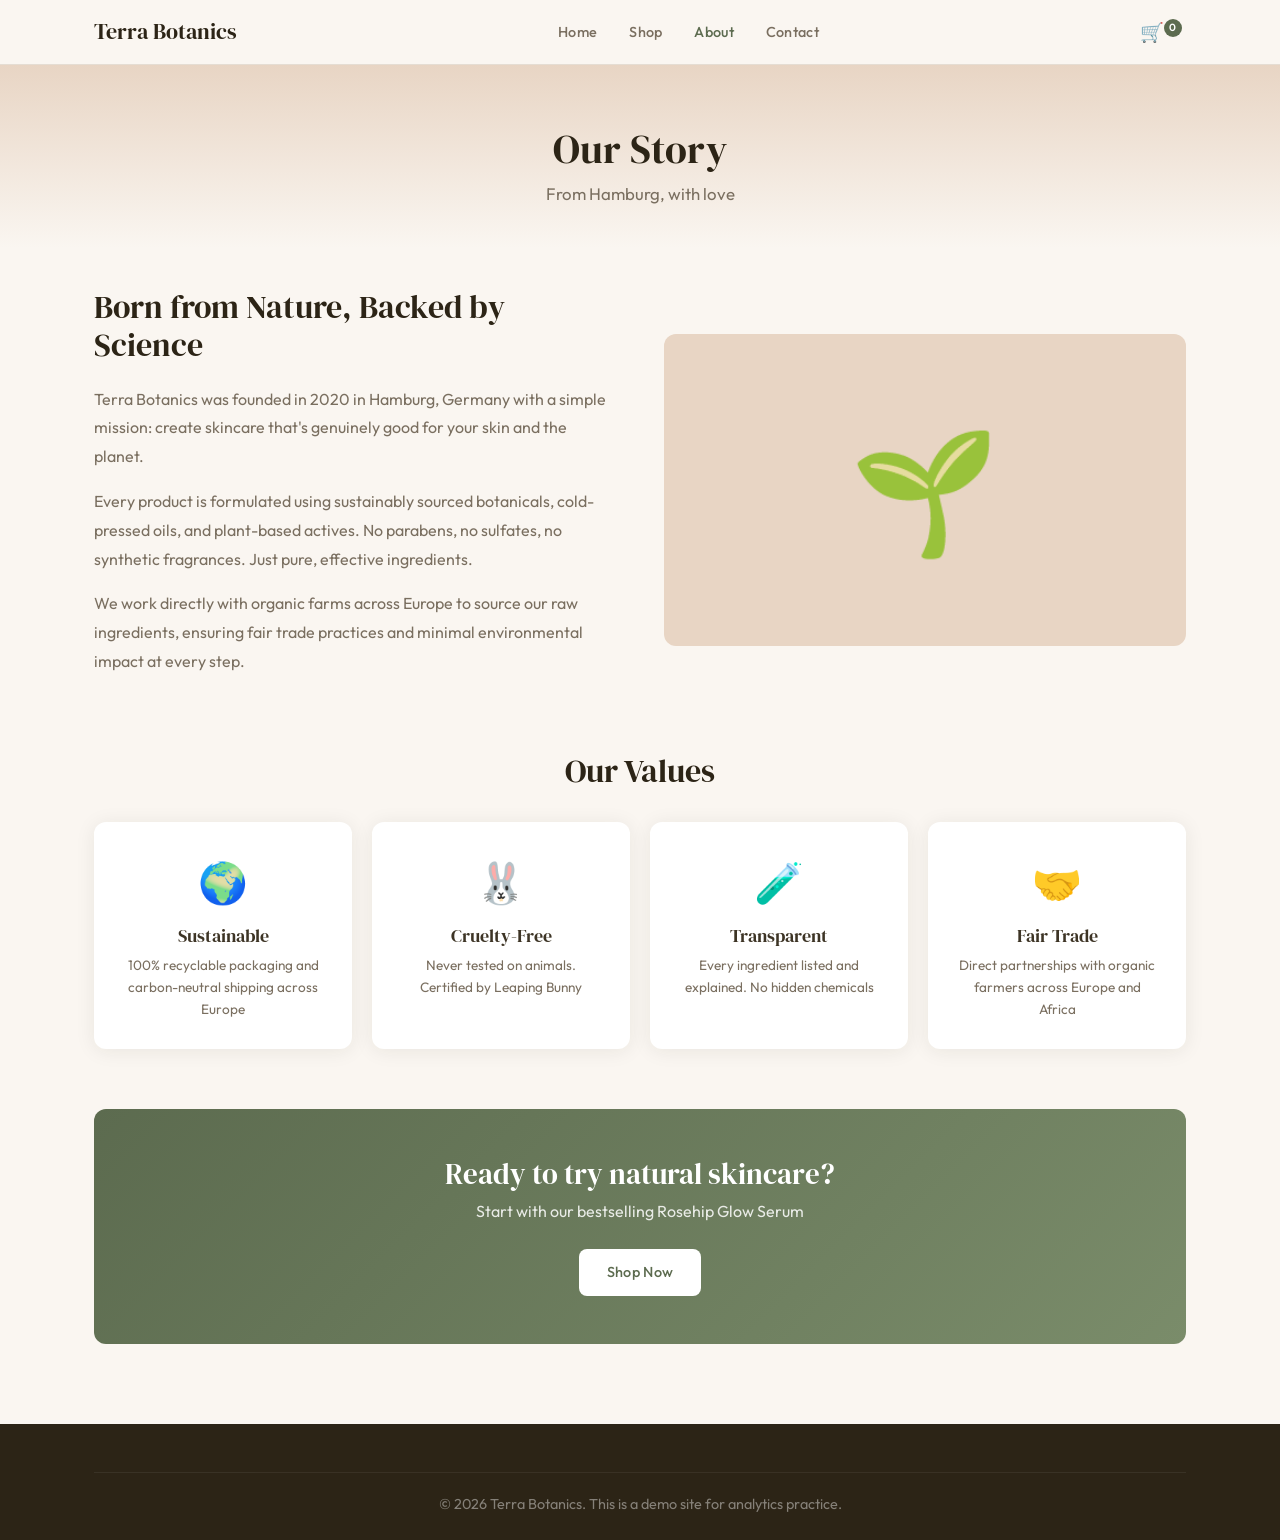
==== about.html @ bfbdcdd6 "Add files via upload" ====
<!DOCTYPE html>
<html lang="en">
<head>
    <meta charset="UTF-8">
    <meta name="viewport" content="width=device-width, initial-scale=1.0">
    <title>About — Terra Botanics</title>
    <link rel="preconnect" href="https://fonts.googleapis.com">
    <link href="https://fonts.googleapis.com/css2?family=DM+Serif+Display&family=Outfit:wght@300;400;500;600&display=swap" rel="stylesheet">
    <link rel="stylesheet" href="style.css">
</head>
<body>
    <nav class="navbar">
        <div class="nav-container">
            <a href="index.html" class="logo">Terra Botanics</a>
            <ul class="nav-links">
                <li><a href="index.html">Home</a></li>
                <li><a href="products.html">Shop</a></li>
                <li><a href="about.html" class="active">About</a></li>
                <li><a href="contact.html">Contact</a></li>
            </ul>
            <div class="nav-actions">
                <a href="cart.html" class="cart-icon" id="cart-link">
                    🛒 <span class="cart-count" id="cart-count">0</span>
                </a>
            </div>
        </div>
    </nav>

    <section class="page-header">
        <h1>Our Story</h1>
        <p>From Hamburg, with love</p>
    </section>

    <section class="about-content">
        <div class="container">
            <div class="about-grid">
                <div class="about-text">
                    <h2>Born from Nature, Backed by Science</h2>
                    <p>Terra Botanics was founded in 2020 in Hamburg, Germany with a simple mission: create skincare that's genuinely good for your skin and the planet.</p>
                    <p>Every product is formulated using sustainably sourced botanicals, cold-pressed oils, and plant-based actives. No parabens, no sulfates, no synthetic fragrances. Just pure, effective ingredients.</p>
                    <p>We work directly with organic farms across Europe to source our raw ingredients, ensuring fair trade practices and minimal environmental impact at every step.</p>
                </div>
                <div class="about-image">
                    <div class="about-visual">🌱</div>
                </div>
            </div>

            <div class="values-section">
                <h2 class="section-title">Our Values</h2>
                <div class="values-grid">
                    <div class="value-card">
                        <div class="value-icon">🌍</div>
                        <h3>Sustainable</h3>
                        <p>100% recyclable packaging and carbon-neutral shipping across Europe</p>
                    </div>
                    <div class="value-card">
                        <div class="value-icon">🐰</div>
                        <h3>Cruelty-Free</h3>
                        <p>Never tested on animals. Certified by Leaping Bunny</p>
                    </div>
                    <div class="value-card">
                        <div class="value-icon">🧪</div>
                        <h3>Transparent</h3>
                        <p>Every ingredient listed and explained. No hidden chemicals</p>
                    </div>
                    <div class="value-card">
                        <div class="value-icon">🤝</div>
                        <h3>Fair Trade</h3>
                        <p>Direct partnerships with organic farmers across Europe and Africa</p>
                    </div>
                </div>
            </div>

            <div class="cta-banner">
                <h2>Ready to try natural skincare?</h2>
                <p>Start with our bestselling Rosehip Glow Serum</p>
                <a href="products.html" class="btn btn-primary" id="about-shop-btn">Shop Now</a>
            </div>
        </div>
    </section>

    <footer class="footer">
        <div class="container">
            <div class="footer-bottom">
                <p>© 2026 Terra Botanics. This is a demo site for analytics practice.</p>
            </div>
        </div>
    </footer>

    <div class="toast" id="toast">Added to cart!</div>
    <script src="script.js"></script>
</body>
</html>
---- style.css ----
/* ============================================
   TERRA BOTANICS — Stylesheet
   Warm botanical e-commerce aesthetic
   ============================================ */

:root {
    --cream: #faf6f1;
    --dark: #2c2416;
    --olive: #5c6b4f;
    --olive-light: #7a8c6a;
    --warm: #c8a87c;
    --warm-light: #e8d5c4;
    --accent: #9b6b4a;
    --text: #3d3425;
    --text-light: #7a6f60;
    --white: #ffffff;
    --border: #e5ddd3;
    --shadow: 0 2px 20px rgba(44, 36, 22, 0.08);
    --shadow-hover: 0 8px 30px rgba(44, 36, 22, 0.12);
    --radius: 12px;
    --radius-sm: 8px;
}

* {
    margin: 0;
    padding: 0;
    box-sizing: border-box;
}

body {
    font-family: 'Outfit', sans-serif;
    background: var(--cream);
    color: var(--text);
    line-height: 1.6;
    font-weight: 400;
}

h1, h2, h3, h4 {
    font-family: 'DM Serif Display', serif;
    font-weight: 400;
    line-height: 1.2;
}

.container {
    max-width: 1140px;
    margin: 0 auto;
    padding: 0 24px;
}

a { color: inherit; text-decoration: none; }

/* ---- NAV ---- */
.navbar {
    position: sticky;
    top: 0;
    z-index: 100;
    background: rgba(250, 246, 241, 0.92);
    backdrop-filter: blur(12px);
    border-bottom: 1px solid var(--border);
}

.nav-container {
    max-width: 1140px;
    margin: 0 auto;
    padding: 0 24px;
    display: flex;
    align-items: center;
    justify-content: space-between;
    height: 64px;
}

.logo {
    font-family: 'DM Serif Display', serif;
    font-size: 1.4rem;
    color: var(--dark);
}

.nav-links {
    display: flex;
    list-style: none;
    gap: 32px;
}

.nav-links a {
    font-size: 0.9rem;
    font-weight: 500;
    color: var(--text-light);
    transition: color 0.2s;
    letter-spacing: 0.02em;
}

.nav-links a:hover, .nav-links a.active {
    color: var(--olive);
}

.cart-icon {
    position: relative;
    font-size: 1.2rem;
    cursor: pointer;
}

.cart-count {
    background: var(--olive);
    color: white;
    font-size: 0.65rem;
    font-weight: 600;
    width: 18px;
    height: 18px;
    border-radius: 50%;
    display: inline-flex;
    align-items: center;
    justify-content: center;
    position: relative;
    top: -8px;
    left: -4px;
}

/* ---- BUTTONS ---- */
.btn {
    display: inline-block;
    padding: 12px 28px;
    border-radius: var(--radius-sm);
    font-family: 'Outfit', sans-serif;
    font-size: 0.9rem;
    font-weight: 500;
    cursor: pointer;
    transition: all 0.25s ease;
    border: none;
    letter-spacing: 0.02em;
}

.btn-primary {
    background: var(--olive);
    color: white;
}

.btn-primary:hover {
    background: var(--olive-light);
    transform: translateY(-1px);
}

.btn-secondary {
    background: transparent;
    color: var(--olive);
    border: 1.5px solid var(--olive);
}

.btn-secondary:hover {
    background: var(--olive);
    color: white;
}

.btn-full { width: 100%; text-align: center; }

.btn-add-cart {
    background: var(--olive);
    color: white;
    border: none;
    padding: 8px 16px;
    border-radius: var(--radius-sm);
    font-family: 'Outfit', sans-serif;
    font-size: 0.8rem;
    font-weight: 500;
    cursor: pointer;
    transition: all 0.2s;
}

.btn-add-cart:hover {
    background: var(--olive-light);
}

/* ---- HERO ---- */
.hero {
    min-height: 80vh;
    display: flex;
    align-items: center;
    justify-content: center;
    text-align: center;
    background: linear-gradient(160deg, var(--cream) 0%, var(--warm-light) 50%, #d4c8b0 100%);
    padding: 80px 24px;
    position: relative;
    overflow: hidden;
}

.hero::before {
    content: '🌿';
    position: absolute;
    font-size: 200px;
    opacity: 0.06;
    top: 10%;
    right: 5%;
    transform: rotate(25deg);
}

.hero-tag {
    text-transform: uppercase;
    letter-spacing: 0.2em;
    font-size: 0.8rem;
    font-weight: 600;
    color: var(--olive);
    margin-bottom: 16px;
}

.hero h1 {
    font-size: clamp(2.5rem, 6vw, 4.5rem);
    color: var(--dark);
    margin-bottom: 20px;
}

.hero-desc {
    font-size: 1.1rem;
    color: var(--text-light);
    max-width: 520px;
    margin: 0 auto 32px;
    line-height: 1.7;
}

.hero-buttons {
    display: flex;
    gap: 16px;
    justify-content: center;
    flex-wrap: wrap;
}

/* ---- PAGE HEADER ---- */
.page-header {
    text-align: center;
    padding: 60px 24px 40px;
    background: linear-gradient(180deg, var(--warm-light) 0%, var(--cream) 100%);
}

.page-header h1 {
    font-size: 2.5rem;
    color: var(--dark);
    margin-bottom: 8px;
}

.page-header p {
    color: var(--text-light);
    font-size: 1.05rem;
}

/* ---- SECTION TITLES ---- */
.section-title {
    text-align: center;
    font-size: 2rem;
    color: var(--dark);
    margin-bottom: 8px;
}

.section-subtitle {
    text-align: center;
    color: var(--text-light);
    margin-bottom: 40px;
}

.section-cta {
    text-align: center;
    margin-top: 40px;
}

/* ---- PRODUCT GRID ---- */
.featured, .products-page {
    padding: 60px 0;
}

.product-grid {
    display: grid;
    grid-template-columns: repeat(auto-fill, minmax(250px, 1fr));
    gap: 24px;
}

.product-card {
    background: var(--white);
    border-radius: var(--radius);
    overflow: hidden;
    box-shadow: var(--shadow);
    transition: all 0.3s ease;
}

.product-card:hover {
    transform: translateY(-4px);
    box-shadow: var(--shadow-hover);
}

.product-image {
    height: 220px;
    display: flex;
    align-items: center;
    justify-content: center;
    position: relative;
}

.product-emoji {
    font-size: 64px;
}

.product-badge {
    position: absolute;
    top: 12px;
    left: 12px;
    background: var(--olive);
    color: white;
    padding: 4px 12px;
    border-radius: 20px;
    font-size: 0.7rem;
    font-weight: 600;
    text-transform: uppercase;
    letter-spacing: 0.05em;
}

.product-info {
    padding: 20px;
}

.product-info h3 {
    font-size: 1.1rem;
    margin-bottom: 4px;
    color: var(--dark);
}

.product-desc {
    color: var(--text-light);
    font-size: 0.85rem;
    margin-bottom: 16px;
}

.product-bottom {
    display: flex;
    justify-content: space-between;
    align-items: center;
}

.product-price {
    font-weight: 600;
    font-size: 1.1rem;
    color: var(--accent);
}

/* ---- FILTER BAR ---- */
.filter-section {
    padding: 0 0 20px;
}

.filter-section .container {
    display: flex;
    justify-content: space-between;
    align-items: center;
    flex-wrap: wrap;
    gap: 16px;
}

.filter-bar {
    display: flex;
    gap: 8px;
    flex-wrap: wrap;
}

.filter-btn {
    padding: 8px 20px;
    border: 1.5px solid var(--border);
    background: var(--white);
    border-radius: 24px;
    cursor: pointer;
    font-family: 'Outfit', sans-serif;
    font-size: 0.85rem;
    font-weight: 500;
    color: var(--text-light);
    transition: all 0.2s;
}

.filter-btn:hover, .filter-btn.active {
    background: var(--olive);
    color: white;
    border-color: var(--olive);
}

.sort-bar {
    display: flex;
    align-items: center;
    gap: 8px;
    font-size: 0.85rem;
    color: var(--text-light);
}

.sort-bar select {
    padding: 8px 12px;
    border: 1.5px solid var(--border);
    border-radius: var(--radius-sm);
    font-family: 'Outfit', sans-serif;
    font-size: 0.85rem;
    background: var(--white);
    color: var(--text);
    cursor: pointer;
}

/* ---- NEWSLETTER ---- */
.newsletter {
    background: var(--olive);
    color: white;
    text-align: center;
    padding: 60px 24px;
}

.newsletter h2 {
    font-size: 2rem;
    margin-bottom: 8px;
}

.newsletter p {
    opacity: 0.85;
    margin-bottom: 24px;
}

.newsletter-form {
    display: flex;
    gap: 12px;
    max-width: 460px;
    margin: 0 auto;
    flex-wrap: wrap;
    justify-content: center;
}

.newsletter-form input {
    flex: 1;
    min-width: 200px;
    padding: 12px 16px;
    border: none;
    border-radius: var(--radius-sm);
    font-family: 'Outfit', sans-serif;
    font-size: 0.9rem;
}

.newsletter-form .btn {
    background: var(--dark);
    color: white;
}

.newsletter-form .btn:hover {
    background: var(--accent);
}

/* ---- CART ---- */
.cart-section { padding: 40px 0 80px; }

.cart-layout {
    display: grid;
    grid-template-columns: 1fr 360px;
    gap: 40px;
    align-items: start;
}

.cart-item {
    display: flex;
    justify-content: space-between;
    align-items: center;
    padding: 20px;
    background: var(--white);
    border-radius: var(--radius);
    margin-bottom: 12px;
    box-shadow: var(--shadow);
}

.cart-item h4 { font-size: 1rem; margin-bottom: 4px; }
.cart-item-price { color: var(--accent); font-weight: 600; }

.cart-item-actions {
    display: flex;
    align-items: center;
    gap: 16px;
}

.qty-control {
    display: flex;
    align-items: center;
    gap: 12px;
    background: var(--cream);
    border-radius: var(--radius-sm);
    padding: 4px 8px;
}

.qty-control button {
    background: none;
    border: none;
    font-size: 1.1rem;
    cursor: pointer;
    color: var(--text);
    padding: 2px 6px;
}

.qty-control span { font-weight: 600; min-width: 20px; text-align: center; }

.remove-btn {
    background: none;
    border: none;
    color: #c0392b;
    font-family: 'Outfit', sans-serif;
    font-size: 0.8rem;
    cursor: pointer;
}

.cart-summary {
    background: var(--white);
    border-radius: var(--radius);
    padding: 28px;
    box-shadow: var(--shadow);
    position: sticky;
    top: 88px;
}

.cart-summary h3 {
    font-size: 1.3rem;
    margin-bottom: 20px;
    color: var(--dark);
}

.summary-row {
    display: flex;
    justify-content: space-between;
    padding: 10px 0;
    font-size: 0.95rem;
    color: var(--text-light);
    border-bottom: 1px solid var(--border);
}

.summary-row.total {
    font-weight: 600;
    font-size: 1.1rem;
    color: var(--dark);
    border-bottom: none;
    margin-bottom: 20px;
}

.cart-summary .btn { margin-bottom: 10px; }

.cart-empty {
    text-align: center;
    padding: 60px 20px;
    color: var(--text-light);
}

.cart-empty p { font-size: 1.1rem; margin-bottom: 20px; }

/* ---- MODAL ---- */
.modal-overlay {
    position: fixed;
    inset: 0;
    background: rgba(44, 36, 22, 0.5);
    display: none;
    align-items: center;
    justify-content: center;
    z-index: 200;
    padding: 24px;
}

.modal-overlay.active { display: flex; }

.modal {
    background: var(--white);
    border-radius: var(--radius);
    padding: 36px;
    width: 100%;
    max-width: 480px;
    position: relative;
    max-height: 90vh;
    overflow-y: auto;
}

.modal-close {
    position: absolute;
    top: 12px;
    right: 16px;
    background: none;
    border: none;
    font-size: 1.5rem;
    cursor: pointer;
    color: var(--text-light);
}

.modal h2 {
    font-size: 1.6rem;
    margin-bottom: 24px;
}

.modal-confirmation { text-align: center; }

.confirmation-icon {
    width: 64px;
    height: 64px;
    background: var(--olive);
    color: white;
    font-size: 2rem;
    border-radius: 50%;
    display: flex;
    align-items: center;
    justify-content: center;
    margin: 0 auto 20px;
}

.modal-confirmation p {
    color: var(--text-light);
    margin-bottom: 24px;
}

/* ---- FORMS ---- */
.form-group {
    margin-bottom: 16px;
}

.form-group label {
    display: block;
    font-size: 0.85rem;
    font-weight: 500;
    margin-bottom: 6px;
    color: var(--text);
}

.form-group input,
.form-group select,
.form-group textarea {
    width: 100%;
    padding: 12px 14px;
    border: 1.5px solid var(--border);
    border-radius: var(--radius-sm);
    font-family: 'Outfit', sans-serif;
    font-size: 0.9rem;
    background: var(--cream);
    color: var(--text);
    transition: border-color 0.2s;
}

.form-group input:focus,
.form-group select:focus,
.form-group textarea:focus {
    outline: none;
    border-color: var(--olive);
}

.form-row {
    display: grid;
    grid-template-columns: 1fr 1fr;
    gap: 16px;
}

/* ---- CONTACT ---- */
.contact-section { padding: 40px 0 80px; }

.contact-grid {
    display: grid;
    grid-template-columns: 1fr 340px;
    gap: 48px;
    align-items: start;
}

.contact-form-wrap {
    background: var(--white);
    padding: 36px;
    border-radius: var(--radius);
    box-shadow: var(--shadow);
}

.contact-form-wrap h2 {
    font-size: 1.5rem;
    margin-bottom: 24px;
}

.contact-info { display: flex; flex-direction: column; gap: 16px; }

.info-card {
    background: var(--white);
    padding: 24px;
    border-radius: var(--radius);
    box-shadow: var(--shadow);
}

.info-card h3 { font-size: 1rem; margin-bottom: 8px; }
.info-card p { font-size: 0.9rem; color: var(--text-light); line-height: 1.6; }

.form-success { text-align: center; padding: 40px 0; }

.success-icon {
    width: 56px;
    height: 56px;
    background: var(--olive);
    color: white;
    font-size: 1.5rem;
    border-radius: 50%;
    display: flex;
    align-items: center;
    justify-content: center;
    margin: 0 auto 16px;
}

/* ---- ABOUT ---- */
.about-content { padding: 40px 0 80px; }

.about-grid {
    display: grid;
    grid-template-columns: 1fr 1fr;
    gap: 48px;
    align-items: center;
    margin-bottom: 60px;
}

.about-text h2 {
    font-size: 2rem;
    margin-bottom: 20px;
    color: var(--dark);
}

.about-text p {
    color: var(--text-light);
    margin-bottom: 16px;
    font-size: 1rem;
    line-height: 1.8;
}

.about-visual {
    font-size: 120px;
    text-align: center;
    background: var(--warm-light);
    border-radius: var(--radius);
    padding: 60px;
}

.values-section { margin-bottom: 60px; }

.values-grid {
    display: grid;
    grid-template-columns: repeat(auto-fill, minmax(240px, 1fr));
    gap: 20px;
    margin-top: 32px;
}

.value-card {
    background: var(--white);
    padding: 28px;
    border-radius: var(--radius);
    box-shadow: var(--shadow);
    text-align: center;
}

.value-icon { font-size: 2.5rem; margin-bottom: 12px; }
.value-card h3 { font-size: 1.1rem; margin-bottom: 8px; }
.value-card p { font-size: 0.85rem; color: var(--text-light); line-height: 1.6; }

.cta-banner {
    background: linear-gradient(135deg, var(--olive) 0%, var(--olive-light) 100%);
    color: white;
    text-align: center;
    padding: 48px;
    border-radius: var(--radius);
}

.cta-banner h2 { font-size: 1.8rem; margin-bottom: 8px; }
.cta-banner p { opacity: 0.85; margin-bottom: 24px; }
.cta-banner .btn { background: var(--white); color: var(--olive); }
.cta-banner .btn:hover { background: var(--cream); }

/* ---- SOCIAL ---- */
.social-links { display: flex; gap: 12px; flex-wrap: wrap; }

.social-link {
    padding: 6px 14px;
    border: 1px solid var(--border);
    border-radius: 20px;
    font-size: 0.8rem;
    transition: all 0.2s;
}

.social-link:hover {
    background: var(--olive);
    color: white;
    border-color: var(--olive);
}

/* ---- FOOTER ---- */
.footer {
    background: var(--dark);
    color: rgba(255,255,255,0.7);
    padding: 48px 0 24px;
}

.footer-grid {
    display: grid;
    grid-template-columns: 2fr 1fr 1fr;
    gap: 40px;
    margin-bottom: 32px;
}

.footer h4 {
    color: white;
    margin-bottom: 12px;
    font-size: 1.1rem;
}

.footer p { font-size: 0.9rem; line-height: 1.6; }

.footer ul { list-style: none; }
.footer ul li { margin-bottom: 8px; }
.footer ul a { font-size: 0.9rem; transition: color 0.2s; }
.footer ul a:hover { color: var(--warm); }

.footer .social-link {
    border-color: rgba(255,255,255,0.2);
    color: rgba(255,255,255,0.7);
}

.footer .social-link:hover {
    background: var(--olive);
    border-color: var(--olive);
    color: white;
}

.footer-bottom {
    border-top: 1px solid rgba(255,255,255,0.1);
    padding-top: 20px;
    text-align: center;
    font-size: 0.8rem;
    opacity: 0.6;
}

/* ---- TOAST ---- */
.toast {
    position: fixed;
    bottom: 30px;
    left: 50%;
    transform: translateX(-50%) translateY(80px);
    background: var(--dark);
    color: white;
    padding: 12px 28px;
    border-radius: var(--radius-sm);
    font-size: 0.9rem;
    font-weight: 500;
    opacity: 0;
    transition: all 0.3s ease;
    z-index: 300;
}

.toast.show {
    opacity: 1;
    transform: translateX(-50%) translateY(0);
}

/* ---- RESPONSIVE ---- */
@media (max-width: 768px) {
    .nav-links { display: none; }

    .hero { min-height: 60vh; padding: 60px 20px; }
    .hero h1 { font-size: 2.2rem; }

    .cart-layout { grid-template-columns: 1fr; }
    .contact-grid { grid-template-columns: 1fr; }
    .about-grid { grid-template-columns: 1fr; }
    .footer-grid { grid-template-columns: 1fr; }

    .about-visual { padding: 40px; font-size: 80px; }
}
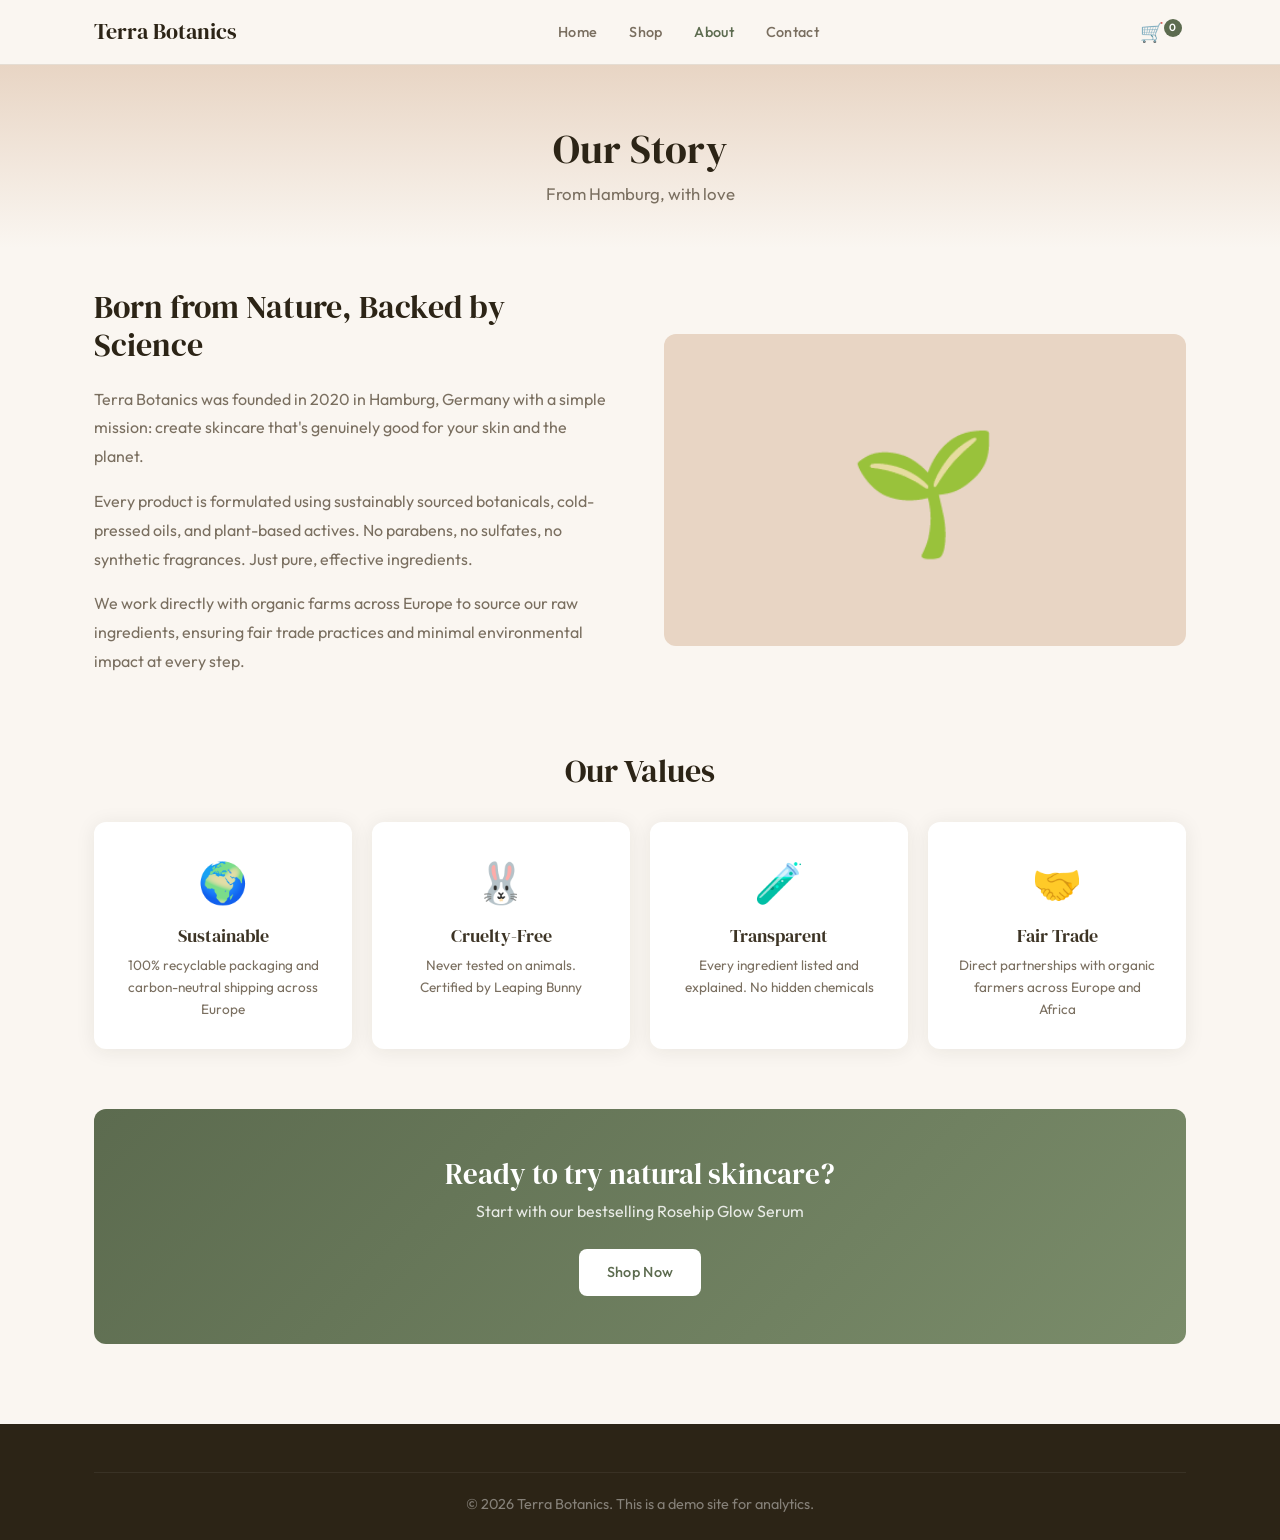
==== commit f7c2b64a: "Update about.html" ====
--- a/about.html
+++ b/about.html
@@ -82,7 +82,7 @@
     <footer class="footer">
         <div class="container">
             <div class="footer-bottom">
-                <p>© 2026 Terra Botanics. This is a demo site for analytics practice.</p>
+                <p>© 2026 Terra Botanics. This is a demo site for analytics.</p>
             </div>
         </div>
     </footer>
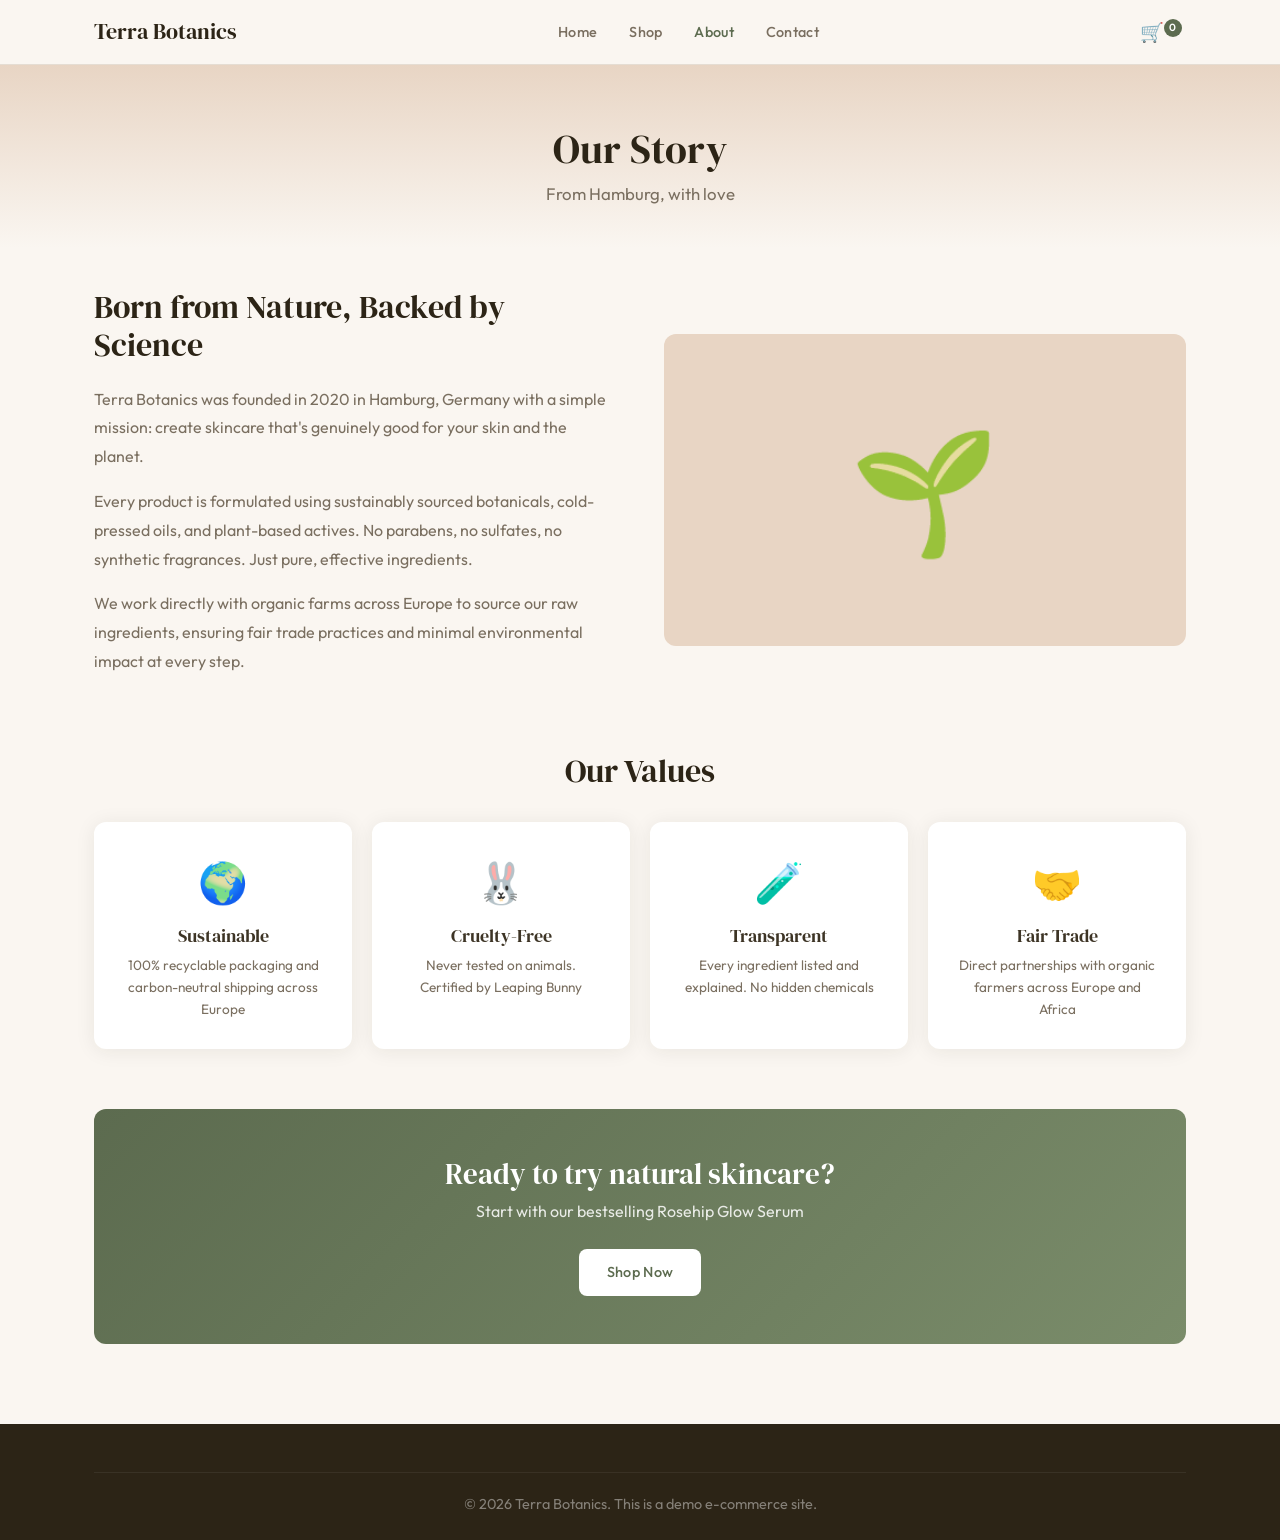
==== commit d66ae0ea: "Update footer text for demo site description" ====
--- a/about.html
+++ b/about.html
@@ -82,7 +82,7 @@
     <footer class="footer">
         <div class="container">
             <div class="footer-bottom">
-                <p>© 2026 Terra Botanics. This is a demo site for analytics.</p>
+                <p>© 2026 Terra Botanics. This is a demo e-commerce site.</p>
             </div>
         </div>
     </footer>
